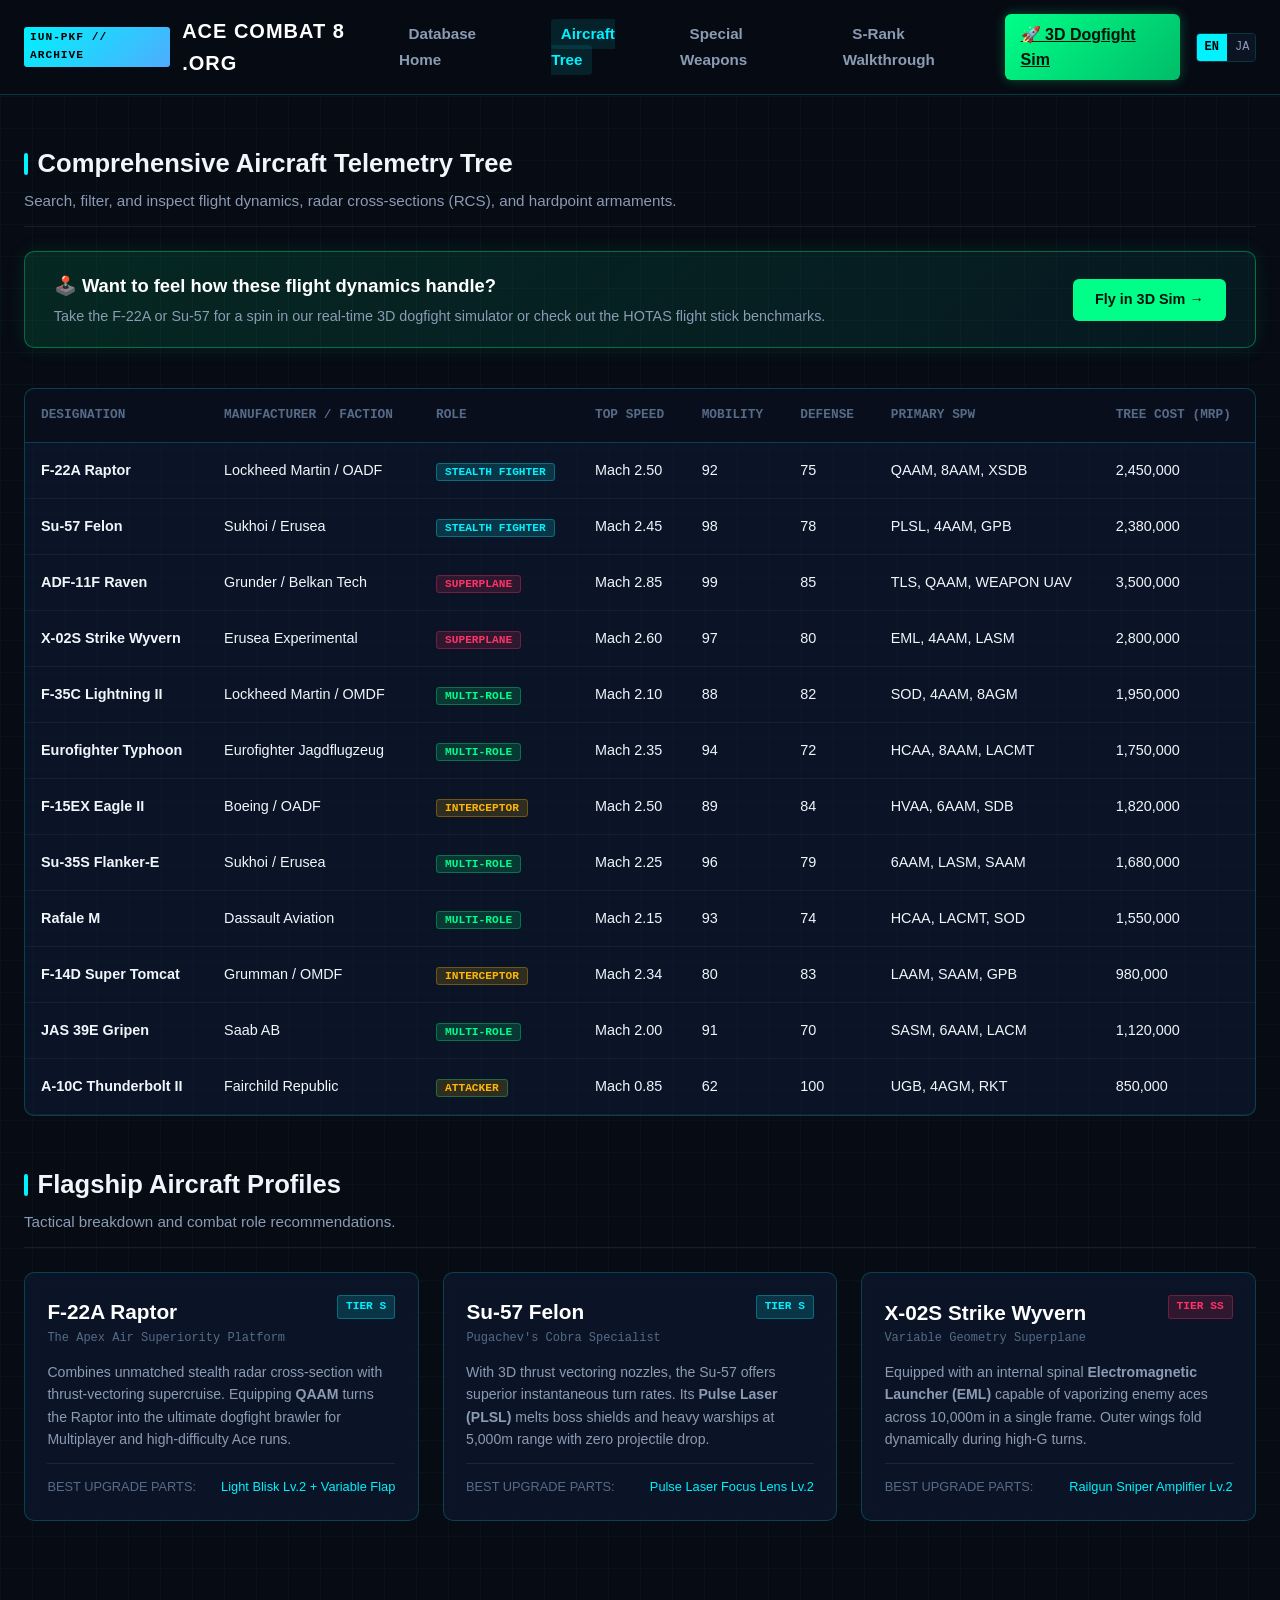
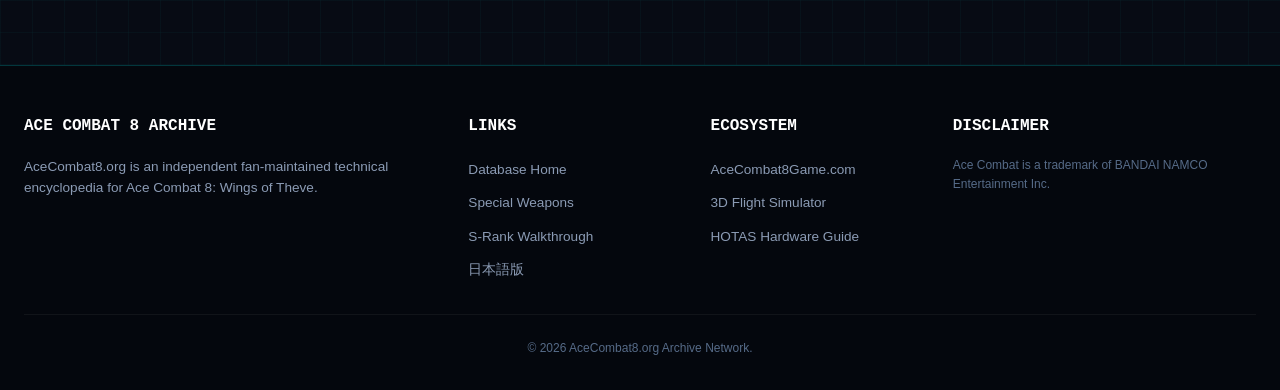
==== aircraft/index.html @ fac25ea0 "feat: initial release of acecombat8.org aircraft database and S-rank wiki" ====
<!DOCTYPE html>
<html lang="en">
<head>
  <meta charset="UTF-8">
  <meta name="viewport" content="width=device-width, initial-scale=1.0">
  <title>Ace Combat 8 Aircraft List & Tech Tree Database | All 42+ Fighter Specs</title>
  <meta name="description" content="Complete Ace Combat 8 aircraft roster, full technical specifications, flight envelopes, special weapon loadouts, and MRP unlock costs for all fighters.">
  <link rel="canonical" href="https://acecombat8.org/aircraft/">
  <link rel="alternate" hreflang="en" href="https://acecombat8.org/aircraft/">
  <link rel="alternate" hreflang="ja" href="https://acecombat8.org/ja/aircraft/">
  <link rel="stylesheet" href="/style.css">
</head>
<body>

  <header class="site-header">
    <div class="nav-container">
      <a href="/" class="brand-logo">
        <span class="logo-badge">IUN-PKF // ARCHIVE</span>
        ACE COMBAT 8 .ORG
      </a>
      <ul class="nav-links">
        <li><a href="/">Database Home</a></li>
        <li><a href="/aircraft/" class="active">Aircraft Tree</a></li>
        <li><a href="/weapons/">Special Weapons</a></li>
        <li><a href="/missions/">S-Rank Walkthrough</a></li>
      </ul>
      <div class="nav-actions">
        <a href="https://acecombat8game.com/play-online/" target="_blank" rel="noopener" class="btn-game-sim">
          🚀 3D Dogfight Sim
        </a>
        <div class="lang-switch">
          <a href="/aircraft/" class="active">EN</a>
          <a href="/ja/aircraft/">JA</a>
        </div>
      </div>
    </div>
  </header>

  <main class="container">
    <div class="section-header" style="margin-top: 1rem;">
      <div>
        <h1 class="section-title">Comprehensive Aircraft Telemetry Tree</h1>
        <p class="section-desc">Search, filter, and inspect flight dynamics, radar cross-sections (RCS), and hardpoint armaments.</p>
      </div>
    </div>

    <!-- Cross Promo -->
    <div class="synergy-card">
      <div class="synergy-text">
        <h3>🕹️ Want to feel how these flight dynamics handle?</h3>
        <p>Take the F-22A or Su-57 for a spin in our real-time 3D dogfight simulator or check out the HOTAS flight stick benchmarks.</p>
      </div>
      <a href="https://acecombat8game.com/play-online/" target="_blank" rel="noopener" class="synergy-btn">Fly in 3D Sim &rarr;</a>
    </div>

    <div class="data-table-container">
      <table class="wiki-table">
        <thead>
          <tr>
            <th>Designation</th>
            <th>Manufacturer / Faction</th>
            <th>Role</th>
            <th>Top Speed</th>
            <th>Mobility</th>
            <th>Defense</th>
            <th>Primary SPW</th>
            <th>Tree Cost (MRP)</th>
          </tr>
        </thead>
        <tbody>
          <tr id="f22a">
            <td><strong>F-22A Raptor</strong></td>
            <td>Lockheed Martin / OADF</td>
            <td><span class="role-badge role-stealth">Stealth Fighter</span></td>
            <td>Mach 2.50</td>
            <td>92</td>
            <td>75</td>
            <td>QAAM, 8AAM, XSDB</td>
            <td>2,450,000</td>
          </tr>
          <tr id="su57">
            <td><strong>Su-57 Felon</strong></td>
            <td>Sukhoi / Erusea</td>
            <td><span class="role-badge role-stealth">Stealth Fighter</span></td>
            <td>Mach 2.45</td>
            <td>98</td>
            <td>78</td>
            <td>PLSL, 4AAM, GPB</td>
            <td>2,380,000</td>
          </tr>
          <tr id="adf11f">
            <td><strong>ADF-11F Raven</strong></td>
            <td>Grunder / Belkan Tech</td>
            <td><span class="role-badge role-prototype">Superplane</span></td>
            <td>Mach 2.85</td>
            <td>99</td>
            <td>85</td>
            <td>TLS, QAAM, WEAPON UAV</td>
            <td>3,500,000</td>
          </tr>
          <tr id="x02s">
            <td><strong>X-02S Strike Wyvern</strong></td>
            <td>Erusea Experimental</td>
            <td><span class="role-badge role-prototype">Superplane</span></td>
            <td>Mach 2.60</td>
            <td>97</td>
            <td>80</td>
            <td>EML, 4AAM, LASM</td>
            <td>2,800,000</td>
          </tr>
          <tr id="f35c">
            <td><strong>F-35C Lightning II</strong></td>
            <td>Lockheed Martin / OMDF</td>
            <td><span class="role-badge role-multirole">Multi-Role</span></td>
            <td>Mach 2.10</td>
            <td>88</td>
            <td>82</td>
            <td>SOD, 4AAM, 8AGM</td>
            <td>1,950,000</td>
          </tr>
          <tr id="typhoon">
            <td><strong>Eurofighter Typhoon</strong></td>
            <td>Eurofighter Jagdflugzeug</td>
            <td><span class="role-badge role-multirole">Multi-Role</span></td>
            <td>Mach 2.35</td>
            <td>94</td>
            <td>72</td>
            <td>HCAA, 8AAM, LACMT</td>
            <td>1,750,000</td>
          </tr>
          <tr id="f15ex">
            <td><strong>F-15EX Eagle II</strong></td>
            <td>Boeing / OADF</td>
            <td><span class="role-badge role-interceptor">Interceptor</span></td>
            <td>Mach 2.50</td>
            <td>89</td>
            <td>84</td>
            <td>HVAA, 6AAM, SDB</td>
            <td>1,820,000</td>
          </tr>
          <tr id="su35s">
            <td><strong>Su-35S Flanker-E</strong></td>
            <td>Sukhoi / Erusea</td>
            <td><span class="role-badge role-multirole">Multi-Role</span></td>
            <td>Mach 2.25</td>
            <td>96</td>
            <td>79</td>
            <td>6AAM, LASM, SAAM</td>
            <td>1,680,000</td>
          </tr>
          <tr id="rafale_m">
            <td><strong>Rafale M</strong></td>
            <td>Dassault Aviation</td>
            <td><span class="role-badge role-multirole">Multi-Role</span></td>
            <td>Mach 2.15</td>
            <td>93</td>
            <td>74</td>
            <td>HCAA, LACMT, SOD</td>
            <td>1,550,000</td>
          </tr>
          <tr id="f14d">
            <td><strong>F-14D Super Tomcat</strong></td>
            <td>Grumman / OMDF</td>
            <td><span class="role-badge role-interceptor">Interceptor</span></td>
            <td>Mach 2.34</td>
            <td>80</td>
            <td>83</td>
            <td>LAAM, SAAM, GPB</td>
            <td>980,000</td>
          </tr>
          <tr id="gripen_e">
            <td><strong>JAS 39E Gripen</strong></td>
            <td>Saab AB</td>
            <td><span class="role-badge role-multirole">Multi-Role</span></td>
            <td>Mach 2.00</td>
            <td>91</td>
            <td>70</td>
            <td>SASM, 6AAM, LACM</td>
            <td>1,120,000</td>
          </tr>
          <tr id="a10c">
            <td><strong>A-10C Thunderbolt II</strong></td>
            <td>Fairchild Republic</td>
            <td><span class="role-badge role-multirole" style="background: rgba(255,183,3,0.15); color: #ffb703;">Attacker</span></td>
            <td>Mach 0.85</td>
            <td>62</td>
            <td>100</td>
            <td>UGB, 4AGM, RKT</td>
            <td>850,000</td>
          </tr>
        </tbody>
      </table>
    </div>

    <!-- Detailed Aircraft Highlight Cards -->
    <div class="section-header">
      <div>
        <h2 class="section-title">Flagship Aircraft Profiles</h2>
        <p class="section-desc">Tactical breakdown and combat role recommendations.</p>
      </div>
    </div>

    <div class="aircraft-grid">
      <div class="aircraft-card">
        <div class="card-top">
          <div>
            <div class="aircraft-name">F-22A Raptor</div>
            <div class="aircraft-faction">The Apex Air Superiority Platform</div>
          </div>
          <span class="role-badge role-stealth">Tier S</span>
        </div>
        <p style="font-size: 0.88rem; color: var(--text-secondary); margin: 0.8rem 0;">
          Combines unmatched stealth radar cross-section with thrust-vectoring supercruise. Equipping <strong>QAAM</strong> turns the Raptor into the ultimate dogfight brawler for Multiplayer and high-difficulty Ace runs.
        </p>
        <div class="weapons-row">
          <span style="color: var(--text-muted); font-size: 0.8rem;">BEST UPGRADE PARTS:</span>
          <span style="font-size: 0.8rem; color: var(--accent-cyan);">Light Blisk Lv.2 + Variable Flap</span>
        </div>
      </div>

      <div class="aircraft-card">
        <div class="card-top">
          <div>
            <div class="aircraft-name">Su-57 Felon</div>
            <div class="aircraft-faction">Pugachev's Cobra Specialist</div>
          </div>
          <span class="role-badge role-stealth">Tier S</span>
        </div>
        <p style="font-size: 0.88rem; color: var(--text-secondary); margin: 0.8rem 0;">
          With 3D thrust vectoring nozzles, the Su-57 offers superior instantaneous turn rates. Its <strong>Pulse Laser (PLSL)</strong> melts boss shields and heavy warships at 5,000m range with zero projectile drop.
        </p>
        <div class="weapons-row">
          <span style="color: var(--text-muted); font-size: 0.8rem;">BEST UPGRADE PARTS:</span>
          <span style="font-size: 0.8rem; color: var(--accent-cyan);">Pulse Laser Focus Lens Lv.2</span>
        </div>
      </div>

      <div class="aircraft-card">
        <div class="card-top">
          <div>
            <div class="aircraft-name">X-02S Strike Wyvern</div>
            <div class="aircraft-faction">Variable Geometry Superplane</div>
          </div>
          <span class="role-badge role-prototype">Tier SS</span>
        </div>
        <p style="font-size: 0.88rem; color: var(--text-secondary); margin: 0.8rem 0;">
          Equipped with an internal spinal <strong>Electromagnetic Launcher (EML)</strong> capable of vaporizing enemy aces across 10,000m in a single frame. Outer wings fold dynamically during high-G turns.
        </p>
        <div class="weapons-row">
          <span style="color: var(--text-muted); font-size: 0.8rem;">BEST UPGRADE PARTS:</span>
          <span style="font-size: 0.8rem; color: var(--accent-cyan);">Railgun Sniper Amplifier Lv.2</span>
        </div>
      </div>
    </div>
  </main>

  <footer class="site-footer">
    <div class="footer-content">
      <div class="footer-col">
        <h4>ACE COMBAT 8 ARCHIVE</h4>
        <p style="color: var(--text-secondary); font-size: 0.85rem; margin-top: 0.5rem;">
          AceCombat8.org is an independent fan-maintained technical encyclopedia for Ace Combat 8: Wings of Theve.
        </p>
      </div>
      <div class="footer-col">
        <h4>LINKS</h4>
        <ul>
          <li><a href="/">Database Home</a></li>
          <li><a href="/weapons/">Special Weapons</a></li>
          <li><a href="/missions/">S-Rank Walkthrough</a></li>
          <li><a href="/ja/aircraft/">日本語版</a></li>
        </ul>
      </div>
      <div class="footer-col">
        <h4>ECOSYSTEM</h4>
        <ul>
          <li><a href="https://acecombat8game.com/" target="_blank" rel="noopener">AceCombat8Game.com</a></li>
          <li><a href="https://acecombat8game.com/play-online/" target="_blank" rel="noopener">3D Flight Simulator</a></li>
          <li><a href="https://acecombat8game.com/hardware/" target="_blank" rel="noopener">HOTAS Hardware Guide</a></li>
        </ul>
      </div>
      <div class="footer-col">
        <h4>DISCLAIMER</h4>
        <p style="color: var(--text-muted); font-size: 0.75rem;">
          Ace Combat is a trademark of BANDAI NAMCO Entertainment Inc.
        </p>
      </div>
    </div>
    <div class="footer-disclaimer">
      &copy; 2026 AceCombat8.org Archive Network.
    </div>
  </footer>
</body>
</html>
---- style.css ----
:root {
  --bg-primary: #070b14;
  --bg-secondary: #0c1424;
  --bg-card: rgba(14, 25, 45, 0.75);
  --bg-card-hover: rgba(20, 38, 70, 0.85);
  --accent-cyan: #00f2fe;
  --accent-green: #00ff88;
  --accent-amber: #ffb703;
  --accent-red: #ff3366;
  --text-primary: #f0f6fc;
  --text-secondary: #8b9bb4;
  --text-muted: #566b88;
  --border-color: rgba(0, 242, 254, 0.2);
  --border-glow: 0 0 15px rgba(0, 242, 254, 0.25);
  --font-main: 'Segoe UI', -apple-system, BlinkMacSystemFont, Roboto, sans-serif;
  --font-mono: 'SFMono-Regular', Consolas, 'Liberation Mono', Menlo, monospace;
}

* {
  margin: 0;
  padding: 0;
  box-sizing: border-box;
}

body {
  background-color: var(--bg-primary);
  color: var(--text-primary);
  font-family: var(--font-main);
  line-height: 1.6;
  min-height: 100vh;
  background-image: 
    linear-gradient(rgba(0, 242, 254, 0.03) 1px, transparent 1px),
    linear-gradient(90deg, rgba(0, 242, 254, 0.03) 1px, transparent 1px);
  background-size: 32px 32px;
}

/* Header & Nav */
.site-header {
  position: sticky;
  top: 0;
  z-index: 1000;
  background: rgba(7, 11, 20, 0.92);
  backdrop-filter: blur(12px);
  border-bottom: 1px solid var(--border-color);
}

.nav-container {
  max-width: 1280px;
  margin: 0 auto;
  display: flex;
  justify-content: space-between;
  align-items: center;
  padding: 0.9rem 1.5rem;
}

.brand-logo {
  display: flex;
  align-items: center;
  gap: 0.75rem;
  text-decoration: none;
  color: #fff;
  font-weight: 800;
  font-size: 1.25rem;
  letter-spacing: 0.05em;
}

.logo-badge {
  background: linear-gradient(135deg, #00f2fe, #4facfe);
  color: #000;
  font-size: 0.7rem;
  font-family: var(--font-mono);
  font-weight: 900;
  padding: 2px 6px;
  border-radius: 3px;
  letter-spacing: 1px;
}

.nav-links {
  display: flex;
  align-items: center;
  gap: 1.5rem;
  list-style: none;
}

.nav-links a {
  color: var(--text-secondary);
  text-decoration: none;
  font-size: 0.95rem;
  font-weight: 600;
  transition: all 0.2s;
  padding: 0.4rem 0.6rem;
  border-radius: 4px;
}

.nav-links a:hover, .nav-links a.active {
  color: var(--accent-cyan);
  background: rgba(0, 242, 254, 0.1);
}

.nav-actions {
  display: flex;
  align-items: center;
  gap: 1rem;
}

.btn-game-sim {
  background: linear-gradient(135deg, #00ff88, #00bd68);
  color: #05140b !important;
  font-weight: 700 !important;
  padding: 0.45rem 1rem !important;
  border-radius: 6px;
  display: inline-flex;
  align-items: center;
  gap: 0.4rem;
  box-shadow: 0 0 12px rgba(0, 255, 136, 0.3);
}

.btn-game-sim:hover {
  filter: brightness(1.1);
  transform: translateY(-1px);
}

.lang-switch {
  display: flex;
  border: 1px solid var(--border-color);
  border-radius: 4px;
  overflow: hidden;
  font-size: 0.75rem;
  font-family: var(--font-mono);
}

.lang-switch a {
  padding: 4px 8px;
  color: var(--text-secondary);
  text-decoration: none;
  background: var(--bg-secondary);
}

.lang-switch a.active {
  background: var(--accent-cyan);
  color: #000;
  font-weight: 700;
}

/* Layout Container */
.container {
  max-width: 1280px;
  margin: 0 auto;
  padding: 2rem 1.5rem;
}

/* Hero Section */
.hero-banner {
  position: relative;
  border-radius: 12px;
  overflow: hidden;
  border: 1px solid var(--border-color);
  margin-bottom: 2.5rem;
  background: radial-gradient(circle at 75% 30%, rgba(0, 242, 254, 0.15) 0%, transparent 60%),
              linear-gradient(180deg, #0d1a30 0%, #070b14 100%);
  padding: 3.5rem 2.5rem;
  display: grid;
  grid-template-columns: 1.2fr 0.8fr;
  gap: 2rem;
  align-items: center;
}

.hero-content h1 {
  font-size: 2.6rem;
  line-height: 1.15;
  font-weight: 800;
  letter-spacing: -0.02em;
  margin-bottom: 1rem;
}

.hero-content h1 span {
  background: linear-gradient(135deg, #00f2fe, #4facfe);
  -webkit-background-clip: text;
  -webkit-text-fill-color: transparent;
}

.hero-content p {
  font-size: 1.1rem;
  color: var(--text-secondary);
  margin-bottom: 1.8rem;
  max-width: 620px;
}

.telemetry-tag {
  display: inline-flex;
  align-items: center;
  gap: 0.5rem;
  background: rgba(0, 242, 254, 0.1);
  border: 1px solid rgba(0, 242, 254, 0.3);
  color: var(--accent-cyan);
  padding: 0.3rem 0.8rem;
  border-radius: 20px;
  font-family: var(--font-mono);
  font-size: 0.8rem;
  margin-bottom: 1.2rem;
}

.hero-stats {
  display: grid;
  grid-template-columns: repeat(3, 1fr);
  gap: 1rem;
  margin-top: 1.5rem;
  border-top: 1px solid rgba(255, 255, 255, 0.08);
  padding-top: 1.5rem;
}

.stat-item .num {
  font-size: 1.7rem;
  font-weight: 800;
  font-family: var(--font-mono);
  color: var(--accent-cyan);
}

.stat-item .label {
  font-size: 0.8rem;
  color: var(--text-muted);
  text-transform: uppercase;
  letter-spacing: 0.05em;
}

.hero-visual {
  position: relative;
  text-align: center;
}

.hero-visual img {
  width: 100%;
  max-width: 480px;
  border-radius: 8px;
  box-shadow: 0 10px 30px rgba(0, 0, 0, 0.6), var(--border-glow);
  border: 1px solid rgba(0, 242, 254, 0.3);
}

/* Cross Promo Synergy Banner */
.synergy-card {
  background: linear-gradient(135deg, rgba(0, 255, 136, 0.12), rgba(0, 242, 254, 0.06));
  border: 1px solid rgba(0, 255, 136, 0.35);
  border-radius: 10px;
  padding: 1.2rem 1.8rem;
  display: flex;
  align-items: center;
  justify-content: space-between;
  gap: 1.5rem;
  margin-bottom: 2.5rem;
  box-shadow: 0 0 20px rgba(0, 255, 136, 0.1);
}

.synergy-text h3 {
  font-size: 1.15rem;
  color: #fff;
  display: flex;
  align-items: center;
  gap: 0.5rem;
  margin-bottom: 0.25rem;
}

.synergy-text p {
  color: var(--text-secondary);
  font-size: 0.9rem;
}

.synergy-btn {
  background: #00ff88;
  color: #05140b;
  font-weight: 700;
  text-decoration: none;
  padding: 0.6rem 1.4rem;
  border-radius: 6px;
  white-space: nowrap;
  font-size: 0.9rem;
  transition: transform 0.2s, box-shadow 0.2s;
}

.synergy-btn:hover {
  transform: scale(1.03);
  box-shadow: 0 0 15px rgba(0, 255, 136, 0.4);
}

/* Section Titles */
.section-header {
  display: flex;
  justify-content: space-between;
  align-items: flex-end;
  margin-bottom: 1.5rem;
  border-bottom: 1px solid rgba(255, 255, 255, 0.08);
  padding-bottom: 0.8rem;
}

.section-title {
  font-size: 1.6rem;
  font-weight: 800;
  display: flex;
  align-items: center;
  gap: 0.6rem;
}

.section-title::before {
  content: '';
  display: inline-block;
  width: 4px;
  height: 22px;
  background: var(--accent-cyan);
  border-radius: 2px;
}

.section-desc {
  color: var(--text-secondary);
  font-size: 0.95rem;
  margin-top: 0.3rem;
}

/* Aircraft Tech Tree & Grid */
.filter-bar {
  display: flex;
  flex-wrap: wrap;
  gap: 0.5rem;
  margin-bottom: 1.8rem;
}

.filter-btn {
  background: var(--bg-card);
  border: 1px solid rgba(255, 255, 255, 0.1);
  color: var(--text-secondary);
  padding: 0.45rem 1rem;
  border-radius: 4px;
  font-size: 0.85rem;
  font-family: var(--font-mono);
  cursor: pointer;
  transition: all 0.2s;
}

.filter-btn:hover, .filter-btn.active {
  background: rgba(0, 242, 254, 0.15);
  border-color: var(--accent-cyan);
  color: var(--accent-cyan);
}

.aircraft-grid {
  display: grid;
  grid-template-columns: repeat(auto-fill, minmax(320px, 1fr));
  gap: 1.5rem;
  margin-bottom: 3rem;
}

.aircraft-card {
  background: var(--bg-card);
  border: 1px solid var(--border-color);
  border-radius: 10px;
  padding: 1.4rem;
  transition: all 0.25s ease;
  position: relative;
  overflow: hidden;
  backdrop-filter: blur(8px);
}

.aircraft-card:hover {
  background: var(--bg-card-hover);
  border-color: var(--accent-cyan);
  box-shadow: 0 8px 24px rgba(0, 242, 254, 0.15);
  transform: translateY(-3px);
}

.card-top {
  display: flex;
  justify-content: space-between;
  align-items: flex-start;
  margin-bottom: 0.75rem;
}

.aircraft-name {
  font-size: 1.3rem;
  font-weight: 800;
  color: #fff;
}

.aircraft-faction {
  font-size: 0.75rem;
  color: var(--text-muted);
  font-family: var(--font-mono);
}

.role-badge {
  font-size: 0.7rem;
  font-family: var(--font-mono);
  font-weight: 700;
  padding: 2px 8px;
  border-radius: 3px;
  text-transform: uppercase;
}

.role-stealth { background: rgba(0, 242, 254, 0.15); color: var(--accent-cyan); border: 1px solid rgba(0, 242, 254, 0.3); }
.role-multirole { background: rgba(0, 255, 136, 0.15); color: var(--accent-green); border: 1px solid rgba(0, 255, 136, 0.3); }
.role-interceptor { background: rgba(255, 183, 3, 0.15); color: var(--accent-amber); border: 1px solid rgba(255, 183, 3, 0.3); }
.role-prototype { background: rgba(255, 51, 102, 0.15); color: var(--accent-red); border: 1px solid rgba(255, 51, 102, 0.3); }

/* Radar / Stat Bars */
.stat-bars {
  margin: 1rem 0;
  display: flex;
  flex-direction: column;
  gap: 0.5rem;
}

.stat-row {
  display: flex;
  align-items: center;
  justify-content: space-between;
  font-size: 0.8rem;
  font-family: var(--font-mono);
}

.stat-label {
  width: 90px;
  color: var(--text-secondary);
}

.stat-meter {
  flex: 1;
  height: 6px;
  background: rgba(255, 255, 255, 0.08);
  border-radius: 3px;
  overflow: hidden;
  margin: 0 0.8rem;
}

.stat-fill {
  height: 100%;
  background: linear-gradient(90deg, #00f2fe, #4facfe);
  border-radius: 3px;
}

.stat-val {
  width: 25px;
  text-align: right;
  color: var(--accent-cyan);
  font-weight: 700;
}

.weapons-row {
  border-top: 1px solid rgba(255, 255, 255, 0.08);
  padding-top: 0.8rem;
  margin-top: 0.8rem;
  display: flex;
  align-items: center;
  justify-content: space-between;
  font-size: 0.85rem;
}

.spw-tags {
  display: flex;
  gap: 0.35rem;
}

.spw-tag {
  background: rgba(255, 255, 255, 0.06);
  padding: 2px 6px;
  border-radius: 3px;
  font-size: 0.75rem;
  font-family: var(--font-mono);
  color: var(--text-primary);
}

.card-action {
  margin-top: 1rem;
  display: flex;
  gap: 0.5rem;
}

.btn-wiki {
  flex: 1;
  text-align: center;
  background: rgba(0, 242, 254, 0.1);
  border: 1px solid rgba(0, 242, 254, 0.3);
  color: var(--accent-cyan);
  padding: 0.5rem;
  border-radius: 5px;
  font-size: 0.85rem;
  font-weight: 600;
  text-decoration: none;
  transition: all 0.2s;
}

.btn-wiki:hover {
  background: var(--accent-cyan);
  color: #000;
}

/* Comparison Widget */
.compare-box {
  background: var(--bg-card);
  border: 1px solid var(--border-color);
  border-radius: 12px;
  padding: 1.8rem;
  margin-bottom: 3rem;
}

.compare-controls {
  display: grid;
  grid-template-columns: 1fr auto 1fr;
  gap: 1.5rem;
  align-items: center;
  margin-bottom: 1.5rem;
}

.compare-select {
  width: 100%;
  background: var(--bg-secondary);
  border: 1px solid var(--border-color);
  color: #fff;
  padding: 0.7rem 1rem;
  border-radius: 6px;
  font-size: 1rem;
}

.compare-vs {
  font-family: var(--font-mono);
  font-weight: 900;
  color: var(--accent-amber);
  font-size: 1.2rem;
}

.compare-table {
  width: 100%;
  border-collapse: collapse;
  font-family: var(--font-mono);
  font-size: 0.9rem;
}

.compare-table th, .compare-table td {
  padding: 0.75rem 1rem;
  text-align: center;
  border-bottom: 1px solid rgba(255, 255, 255, 0.06);
}

.compare-table th {
  color: var(--text-muted);
  font-weight: 600;
  text-transform: uppercase;
  font-size: 0.8rem;
}

.compare-table td:nth-child(2) {
  color: var(--text-secondary);
  font-weight: 600;
  font-family: var(--font-main);
}

.val-win {
  color: var(--accent-green) !important;
  font-weight: 800;
}

/* Mission & Walkthrough Table */
.data-table-container {
  background: var(--bg-card);
  border: 1px solid var(--border-color);
  border-radius: 10px;
  overflow-x: auto;
  margin-bottom: 3rem;
}

.wiki-table {
  width: 100%;
  border-collapse: collapse;
  text-align: left;
}

.wiki-table th {
  background: rgba(0, 0, 0, 0.3);
  padding: 1rem;
  font-size: 0.8rem;
  color: var(--text-muted);
  text-transform: uppercase;
  font-family: var(--font-mono);
  border-bottom: 1px solid var(--border-color);
}

.wiki-table td {
  padding: 1rem;
  font-size: 0.9rem;
  border-bottom: 1px solid rgba(255, 255, 255, 0.05);
}

.wiki-table tr:hover {
  background: rgba(0, 242, 254, 0.04);
}

.s-rank-score {
  color: var(--accent-amber);
  font-weight: 700;
  font-family: var(--font-mono);
}

/* FAQ & Info Accordion */
.faq-grid {
  display: grid;
  grid-template-columns: 1fr 1fr;
  gap: 1.2rem;
  margin-bottom: 3rem;
}

.faq-item {
  background: var(--bg-card);
  border: 1px solid rgba(255, 255, 255, 0.08);
  border-radius: 8px;
  padding: 1.4rem;
}

.faq-item h4 {
  font-size: 1.05rem;
  color: #fff;
  margin-bottom: 0.6rem;
  display: flex;
  align-items: center;
  gap: 0.5rem;
}

.faq-item h4::before {
  content: 'Q:';
  color: var(--accent-cyan);
  font-family: var(--font-mono);
  font-weight: 800;
}

.faq-item p {
  color: var(--text-secondary);
  font-size: 0.9rem;
}

/* Footer */
.site-footer {
  border-top: 1px solid var(--border-color);
  background: #04070d;
  padding: 3rem 1.5rem 2rem;
  margin-top: 4rem;
}

.footer-content {
  max-width: 1280px;
  margin: 0 auto;
  display: grid;
  grid-template-columns: 2fr 1fr 1fr 1.5fr;
  gap: 2.5rem;
  margin-bottom: 2rem;
}

.footer-col h4 {
  color: #fff;
  font-size: 1rem;
  margin-bottom: 1rem;
  font-family: var(--font-mono);
}

.footer-col ul {
  list-style: none;
  display: flex;
  flex-direction: column;
  gap: 0.5rem;
}

.footer-col a {
  color: var(--text-secondary);
  text-decoration: none;
  font-size: 0.85rem;
}

.footer-col a:hover {
  color: var(--accent-cyan);
}

.footer-disclaimer {
  max-width: 1280px;
  margin: 0 auto;
  border-top: 1px solid rgba(255, 255, 255, 0.05);
  padding-top: 1.5rem;
  font-size: 0.75rem;
  color: var(--text-muted);
  text-align: center;
}

/* Mobile Responsiveness */
@media (max-width: 900px) {
  .hero-banner {
    grid-template-columns: 1fr;
    padding: 2rem 1.5rem;
  }
  
  .compare-controls {
    grid-template-columns: 1fr;
    text-align: center;
  }
  
  .faq-grid {
    grid-template-columns: 1fr;
  }
  
  .footer-content {
    grid-template-columns: 1fr 1fr;
  }
}

@media (max-width: 600px) {
  .nav-container {
    flex-wrap: wrap;
    gap: 0.8rem;
  }
  
  .nav-links {
    width: 100%;
    order: 3;
    overflow-x: auto;
    padding-bottom: 0.4rem;
  }
  
  .hero-content h1 {
    font-size: 1.9rem;
  }
  
  .synergy-card {
    flex-direction: column;
    align-items: flex-start;
  }
  
  .footer-content {
    grid-template-columns: 1fr;
  }
}
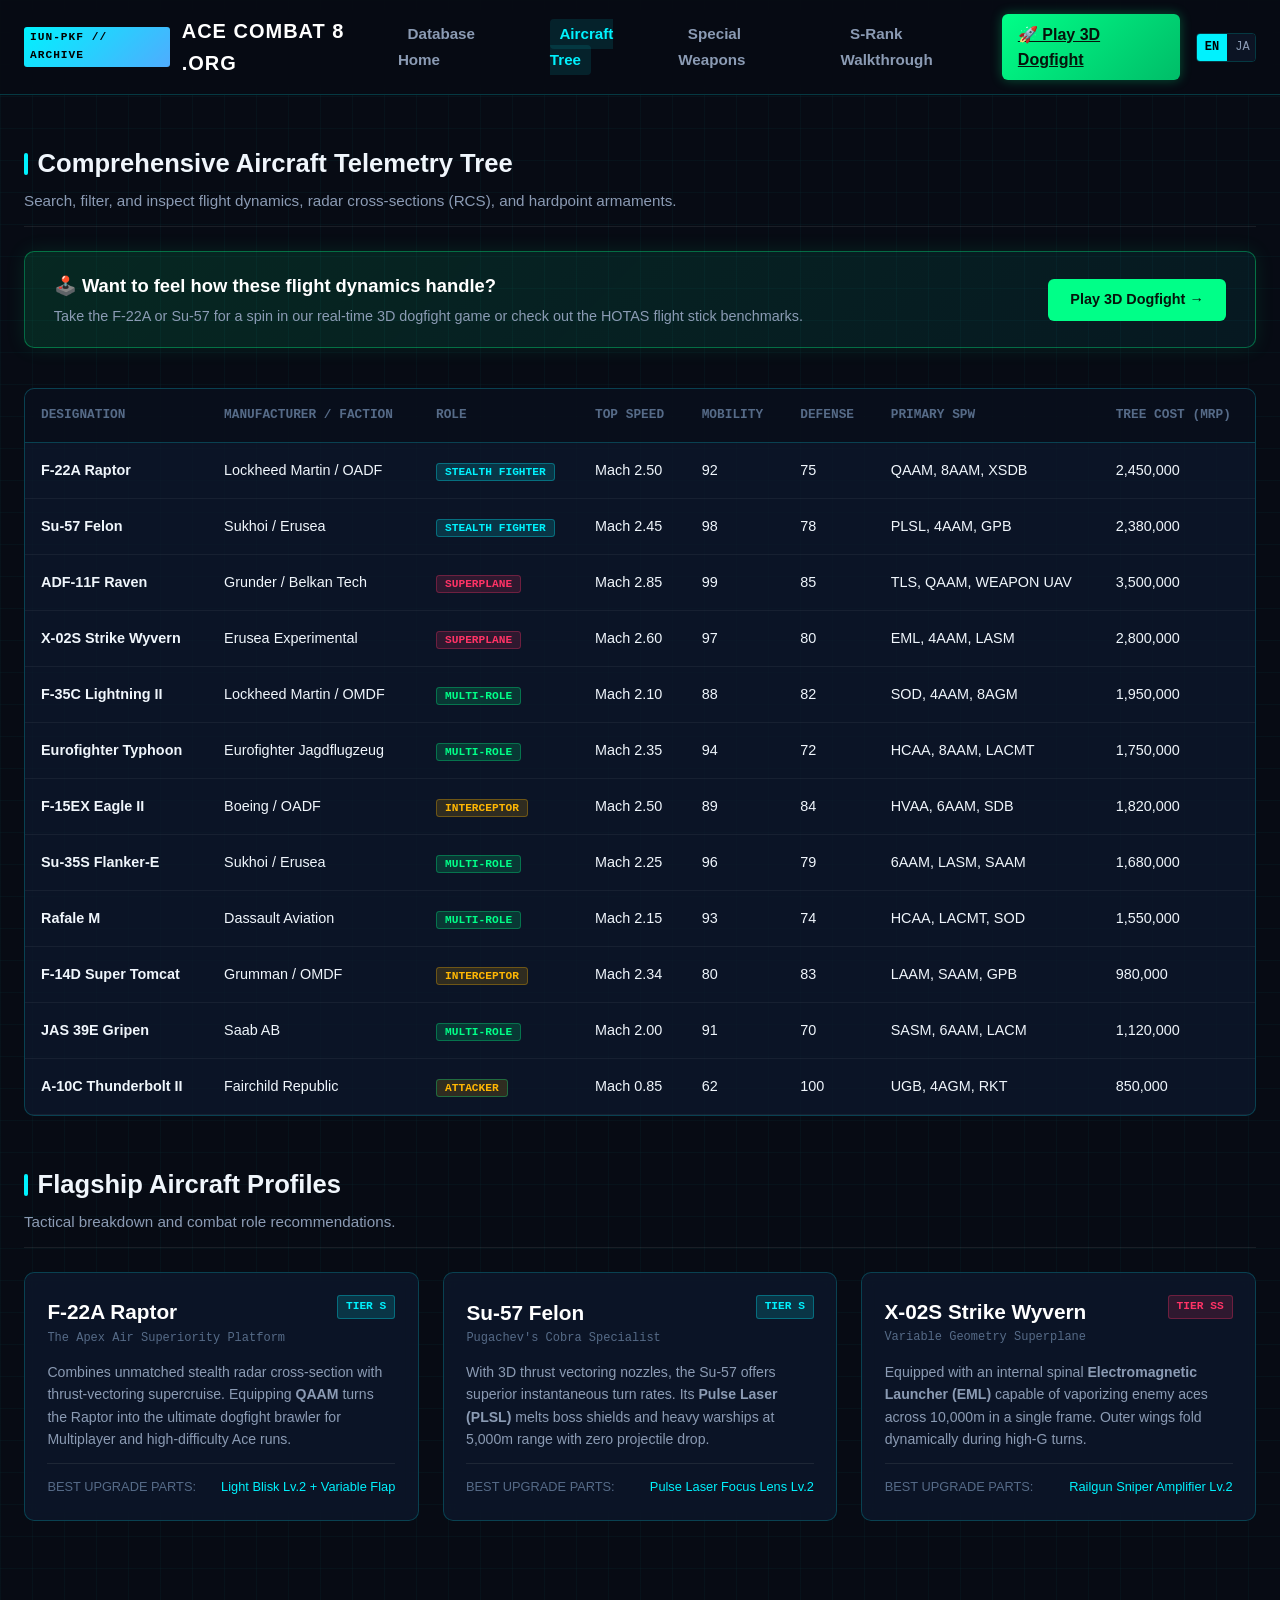
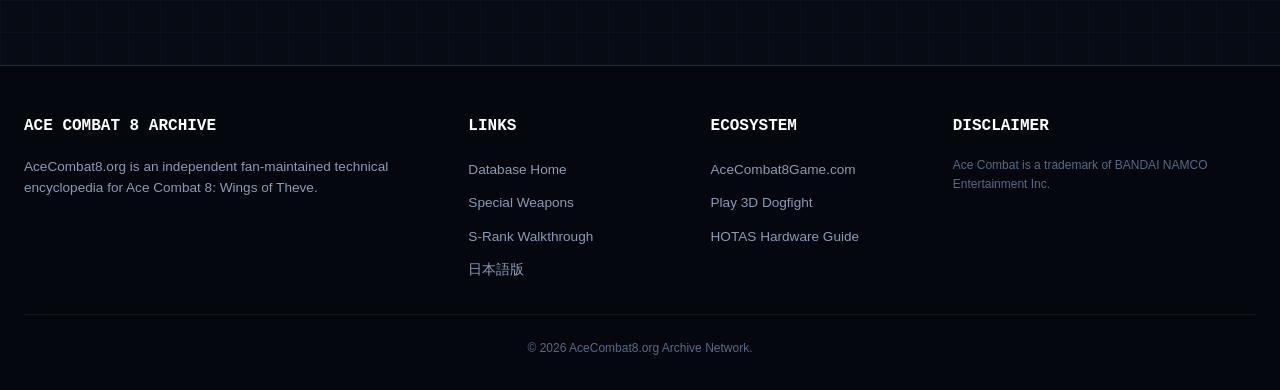
==== commit 47f09d4c: "refactor: update buttons and links to 3D tactical dogfight game" ====
--- a/aircraft/index.html
+++ b/aircraft/index.html
@@ -26,7 +26,7 @@
       </ul>
       <div class="nav-actions">
         <a href="https://acecombat8game.com/play-online/" target="_blank" rel="noopener" class="btn-game-sim">
-          🚀 3D Dogfight Sim
+          🚀 Play 3D Dogfight
         </a>
         <div class="lang-switch">
           <a href="/aircraft/" class="active">EN</a>
@@ -48,9 +48,9 @@
     <div class="synergy-card">
       <div class="synergy-text">
         <h3>🕹️ Want to feel how these flight dynamics handle?</h3>
-        <p>Take the F-22A or Su-57 for a spin in our real-time 3D dogfight simulator or check out the HOTAS flight stick benchmarks.</p>
-      </div>
-      <a href="https://acecombat8game.com/play-online/" target="_blank" rel="noopener" class="synergy-btn">Fly in 3D Sim &rarr;</a>
+        <p>Take the F-22A or Su-57 for a spin in our real-time 3D dogfight game or check out the HOTAS flight stick benchmarks.</p>
+      </div>
+      <a href="https://acecombat8game.com/play-online/" target="_blank" rel="noopener" class="synergy-btn">Play 3D Dogfight &rarr;</a>
     </div>
 
     <div class="data-table-container">
@@ -275,7 +275,7 @@
         <h4>ECOSYSTEM</h4>
         <ul>
           <li><a href="https://acecombat8game.com/" target="_blank" rel="noopener">AceCombat8Game.com</a></li>
-          <li><a href="https://acecombat8game.com/play-online/" target="_blank" rel="noopener">3D Flight Simulator</a></li>
+          <li><a href="https://acecombat8game.com/play-online/" target="_blank" rel="noopener">Play 3D Dogfight</a></li>
           <li><a href="https://acecombat8game.com/hardware/" target="_blank" rel="noopener">HOTAS Hardware Guide</a></li>
         </ul>
       </div>
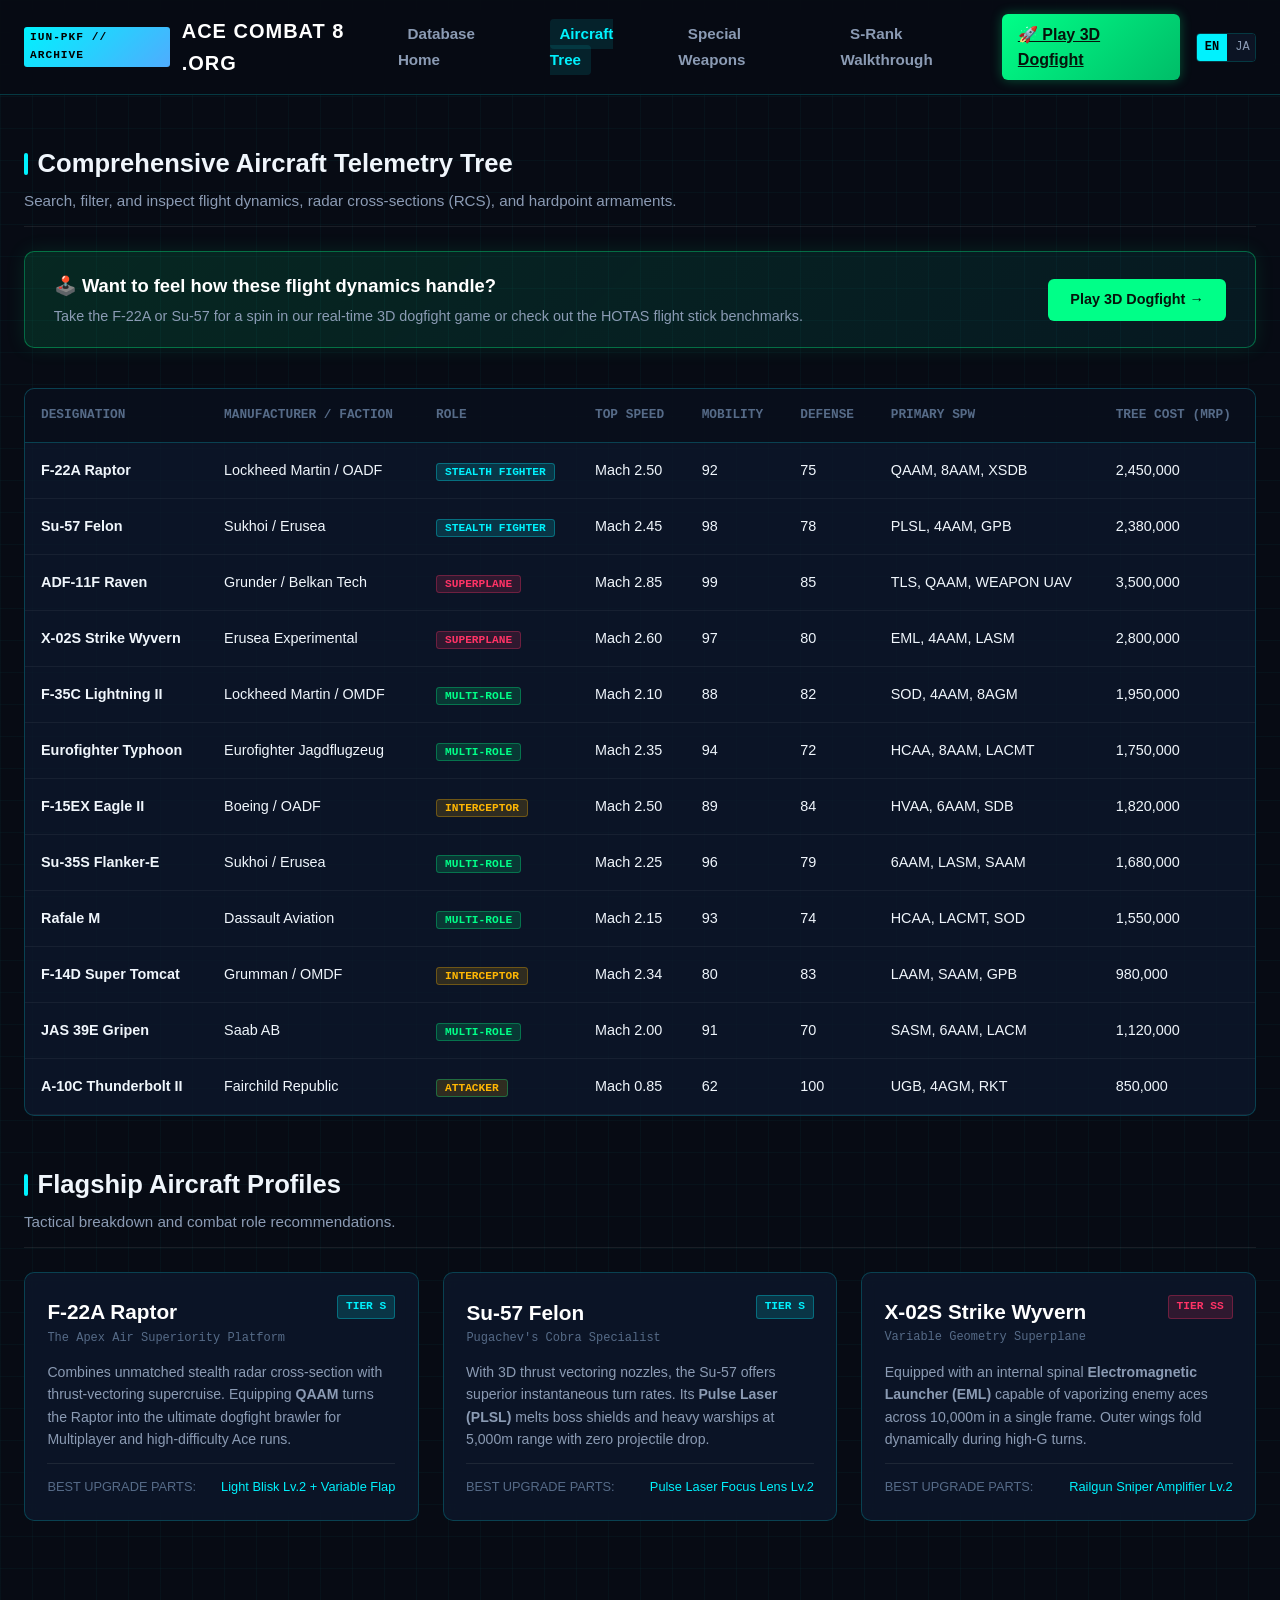
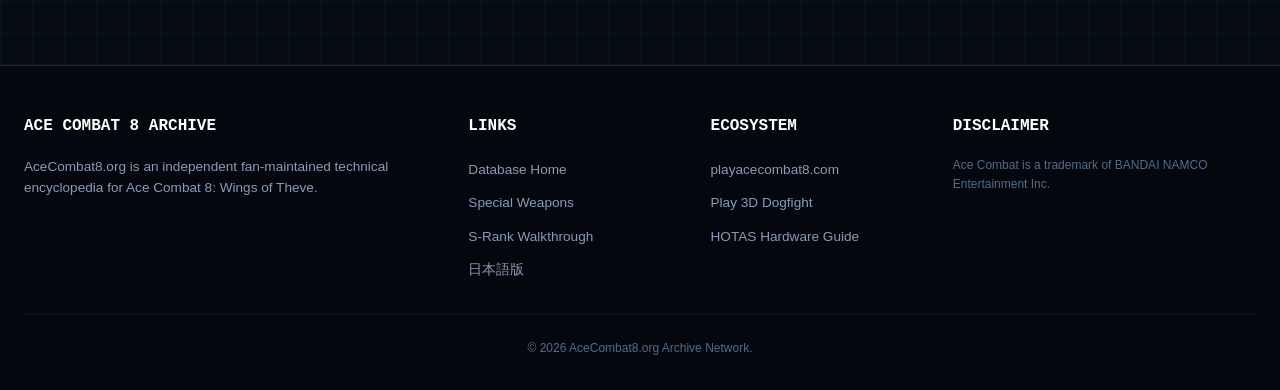
==== commit 2b62ca43: "chore: update cross-links to point to playacecombat8.com" ====
--- a/aircraft/index.html
+++ b/aircraft/index.html
@@ -1,4 +1,4 @@
-<!DOCTYPE html>
+﻿<!DOCTYPE html>
 <html lang="en">
 <head>
   <meta charset="UTF-8">
@@ -25,7 +25,7 @@
         <li><a href="/missions/">S-Rank Walkthrough</a></li>
       </ul>
       <div class="nav-actions">
-        <a href="https://acecombat8game.com/play-online/" target="_blank" rel="noopener" class="btn-game-sim">
+        <a href="https://playacecombat8.com/play-online/" target="_blank" rel="noopener" class="btn-game-sim">
           🚀 Play 3D Dogfight
         </a>
         <div class="lang-switch">
@@ -50,7 +50,7 @@
         <h3>🕹️ Want to feel how these flight dynamics handle?</h3>
         <p>Take the F-22A or Su-57 for a spin in our real-time 3D dogfight game or check out the HOTAS flight stick benchmarks.</p>
       </div>
-      <a href="https://acecombat8game.com/play-online/" target="_blank" rel="noopener" class="synergy-btn">Play 3D Dogfight &rarr;</a>
+      <a href="https://playacecombat8.com/play-online/" target="_blank" rel="noopener" class="synergy-btn">Play 3D Dogfight &rarr;</a>
     </div>
 
     <div class="data-table-container">
@@ -274,9 +274,9 @@
       <div class="footer-col">
         <h4>ECOSYSTEM</h4>
         <ul>
-          <li><a href="https://acecombat8game.com/" target="_blank" rel="noopener">AceCombat8Game.com</a></li>
-          <li><a href="https://acecombat8game.com/play-online/" target="_blank" rel="noopener">Play 3D Dogfight</a></li>
-          <li><a href="https://acecombat8game.com/hardware/" target="_blank" rel="noopener">HOTAS Hardware Guide</a></li>
+          <li><a href="https://playacecombat8.com/" target="_blank" rel="noopener">playacecombat8.com</a></li>
+          <li><a href="https://playacecombat8.com/play-online/" target="_blank" rel="noopener">Play 3D Dogfight</a></li>
+          <li><a href="https://playacecombat8.com/hardware/" target="_blank" rel="noopener">HOTAS Hardware Guide</a></li>
         </ul>
       </div>
       <div class="footer-col">
@@ -292,3 +292,4 @@
   </footer>
 </body>
 </html>
+
--- a/style.css
+++ b/style.css
@@ -1,4 +1,4 @@
-:root {
+﻿:root {
   --bg-primary: #070b14;
   --bg-secondary: #0c1424;
   --bg-card: rgba(14, 25, 45, 0.75);
@@ -730,3 +730,4 @@
     grid-template-columns: 1fr;
   }
 }
+
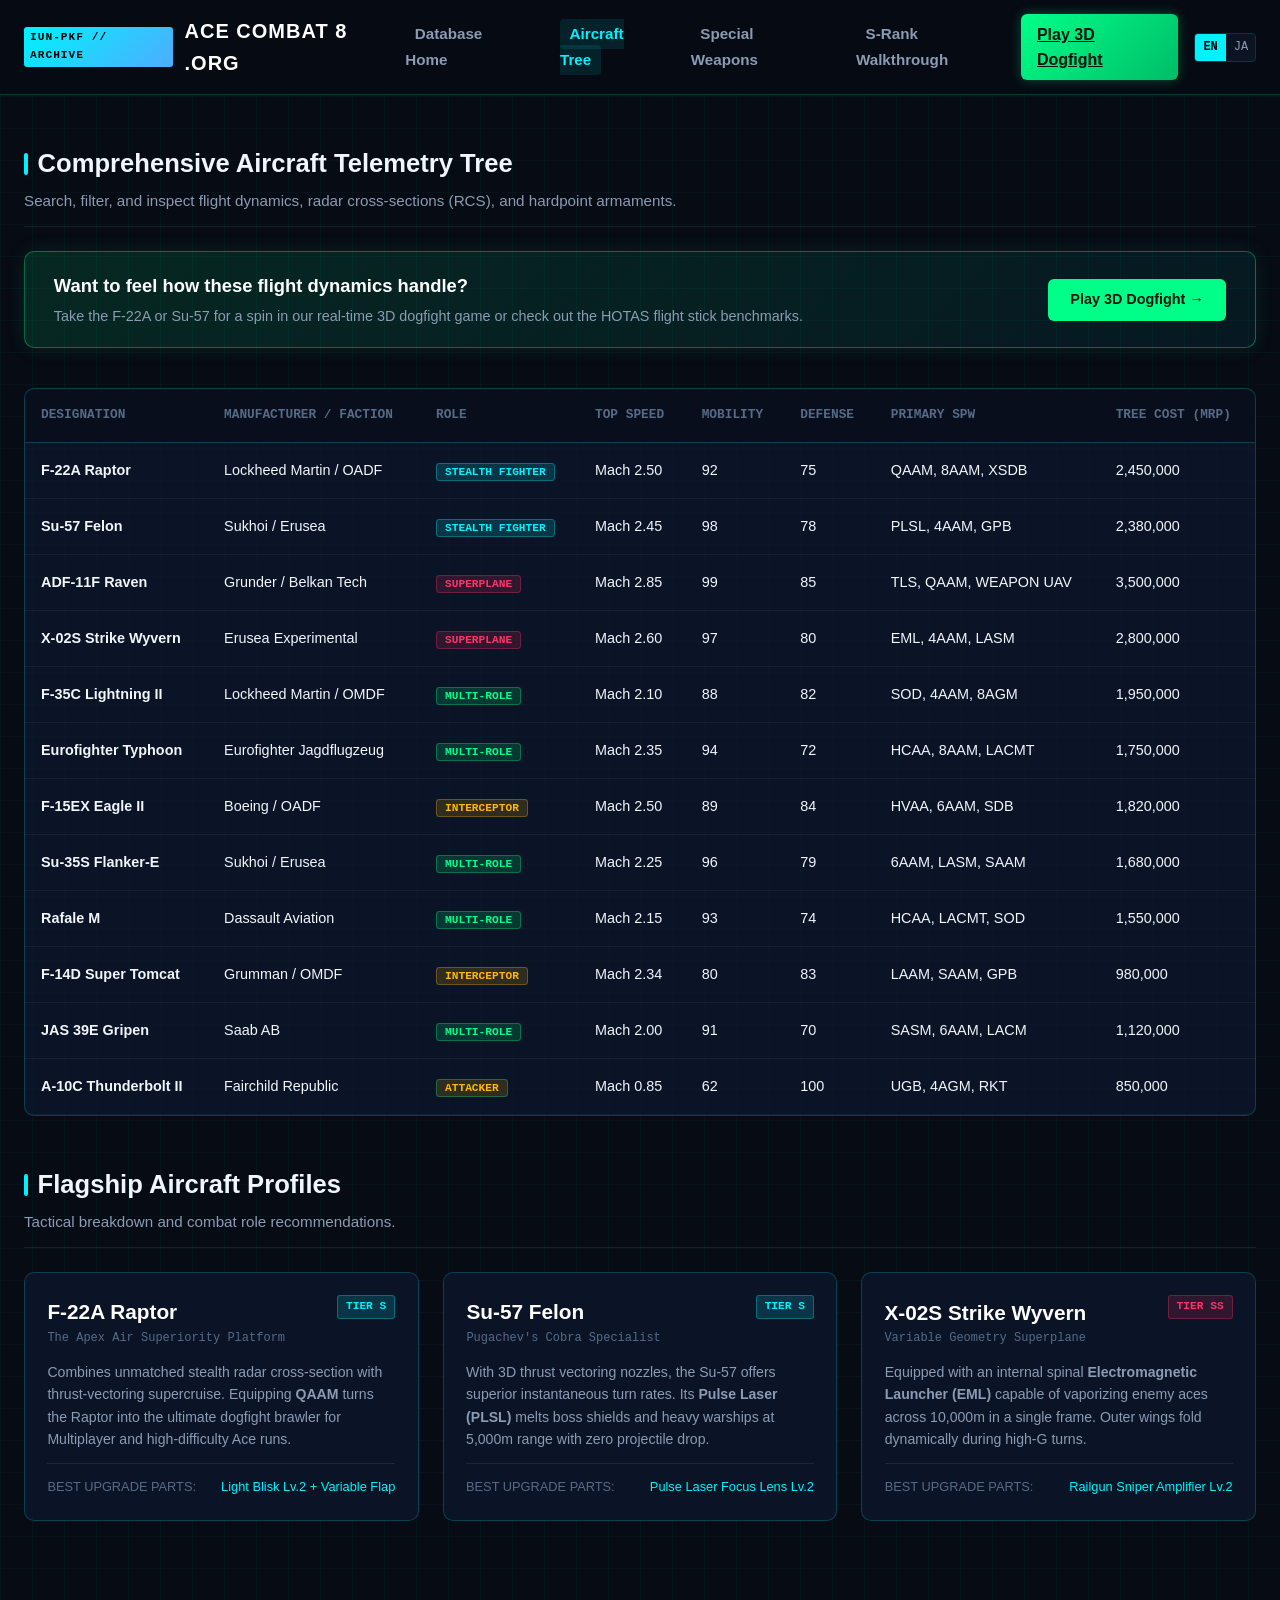
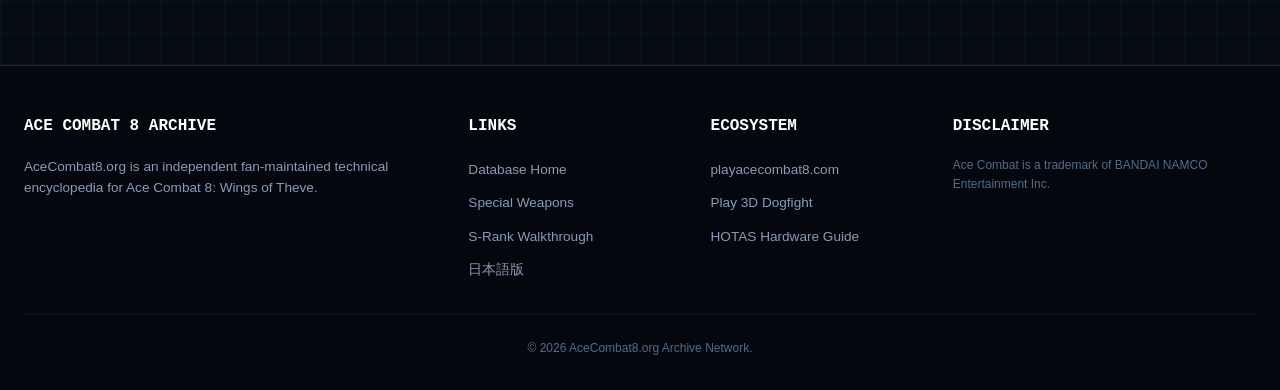
==== commit 1ac90607: "style: remove childish emojis and elevate wiki aviation navigation" ====
--- a/aircraft/index.html
+++ b/aircraft/index.html
@@ -26,7 +26,7 @@
       </ul>
       <div class="nav-actions">
         <a href="https://playacecombat8.com/play-online/" target="_blank" rel="noopener" class="btn-game-sim">
-          🚀 Play 3D Dogfight
+          Play 3D Dogfight
         </a>
         <div class="lang-switch">
           <a href="/aircraft/" class="active">EN</a>
@@ -47,7 +47,7 @@
     <!-- Cross Promo -->
     <div class="synergy-card">
       <div class="synergy-text">
-        <h3>🕹️ Want to feel how these flight dynamics handle?</h3>
+        <h3>Want to feel how these flight dynamics handle?</h3>
         <p>Take the F-22A or Su-57 for a spin in our real-time 3D dogfight game or check out the HOTAS flight stick benchmarks.</p>
       </div>
       <a href="https://playacecombat8.com/play-online/" target="_blank" rel="noopener" class="synergy-btn">Play 3D Dogfight &rarr;</a>
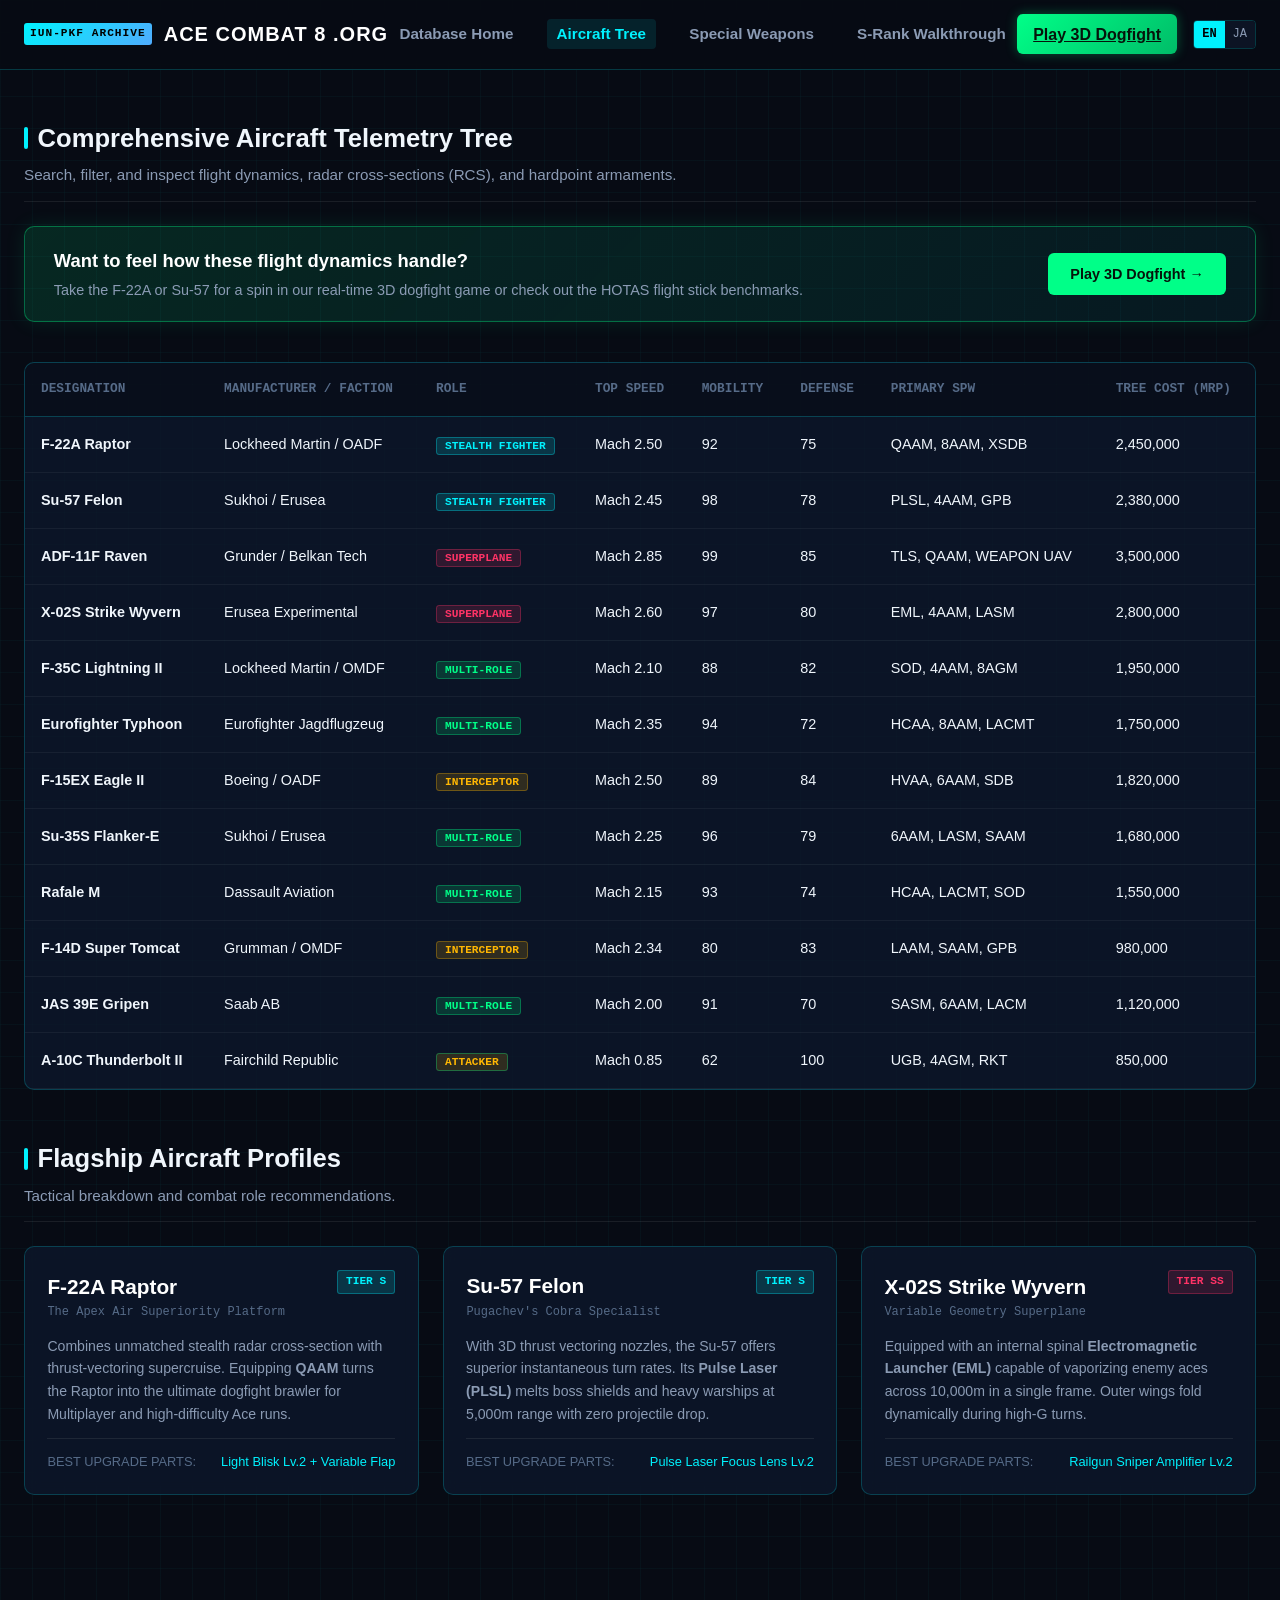
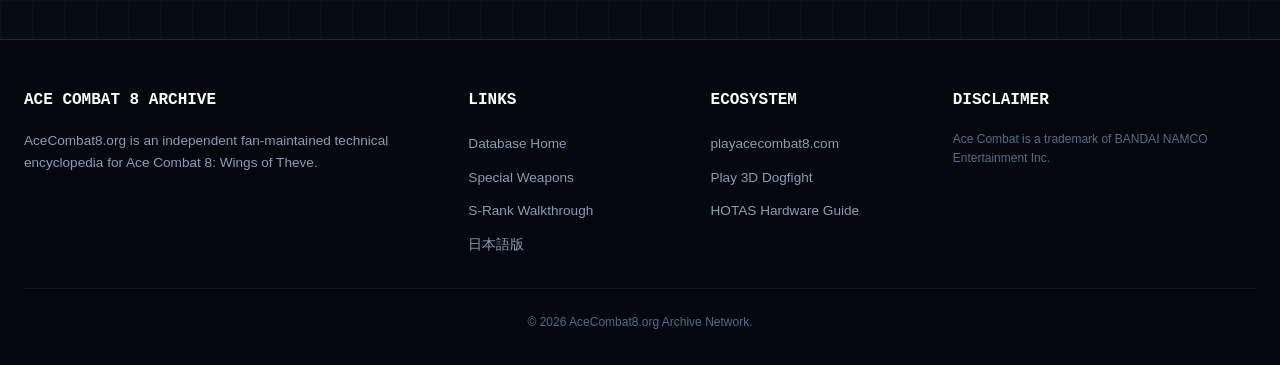
==== commit af61f1d0: "style: eliminate uppercase double-slash tags and leftover emojis across all 10 pages" ====
--- a/aircraft/index.html
+++ b/aircraft/index.html
@@ -15,7 +15,7 @@
   <header class="site-header">
     <div class="nav-container">
       <a href="/" class="brand-logo">
-        <span class="logo-badge">IUN-PKF // ARCHIVE</span>
+        <span class="logo-badge">IUN-PKF ARCHIVE</span>
         ACE COMBAT 8 .ORG
       </a>
       <ul class="nav-links">
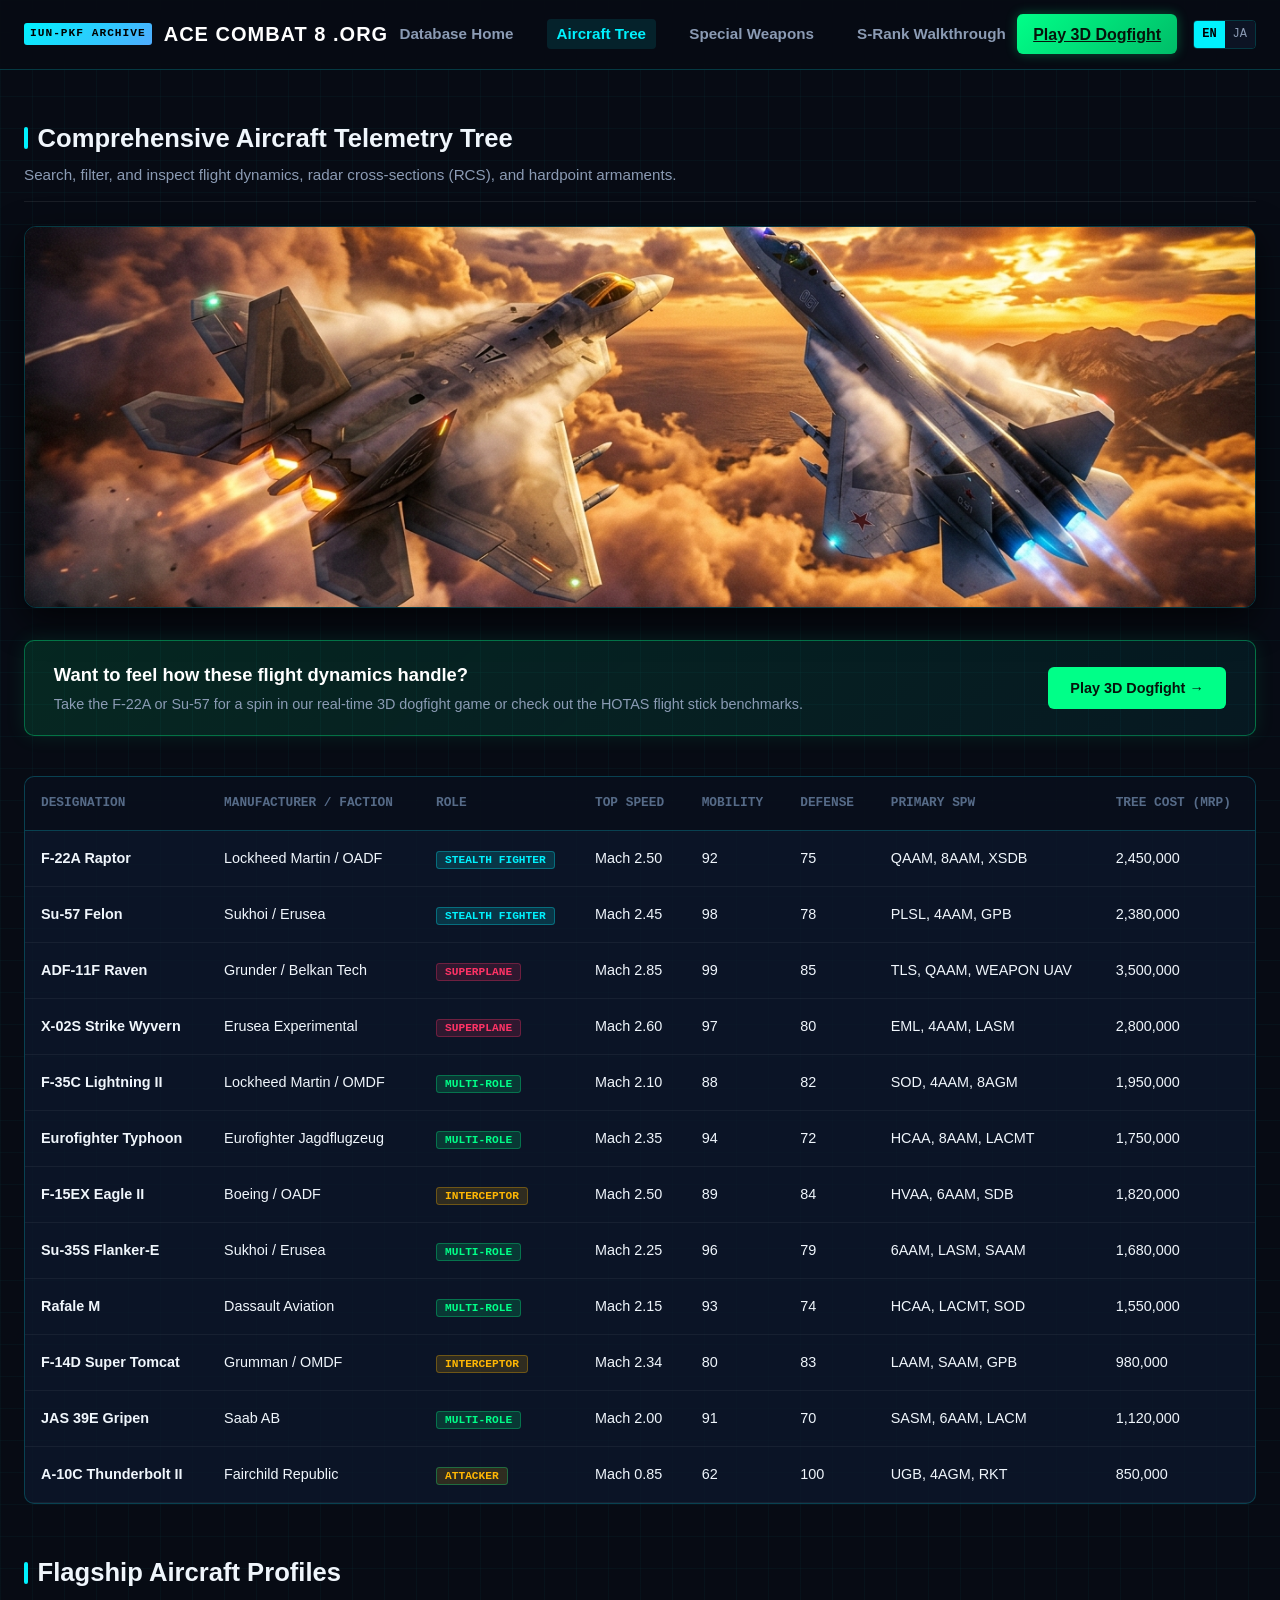
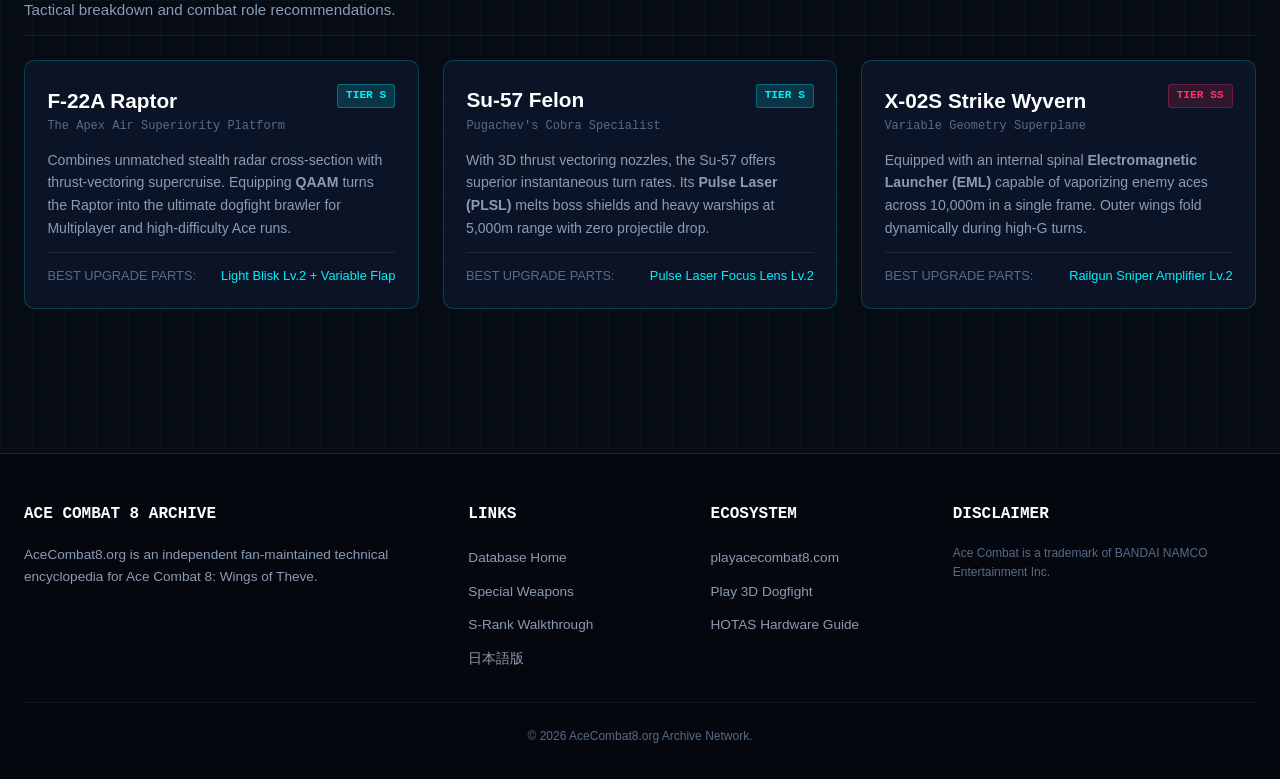
==== commit 10bed10d: "feat(ui): add visual combat and blueprint banners across all aircraft and guide pages" ====
--- a/aircraft/index.html
+++ b/aircraft/index.html
@@ -1,4 +1,4 @@
-﻿<!DOCTYPE html>
+<!DOCTYPE html>
 <html lang="en">
 <head>
   <meta charset="UTF-8">
@@ -44,6 +44,11 @@
       </div>
     </div>
 
+    <!-- Visual Banner -->
+    <div class="page-visual-banner">
+      <img src="/images/dogfight.jpg" alt="Ace Combat 8 Aircraft Telemetry Tree & Tactical Sortie" width="1240" height="600">
+    </div>
+
     <!-- Cross Promo -->
     <div class="synergy-card">
       <div class="synergy-text">
--- a/style.css
+++ b/style.css
@@ -1,4 +1,4 @@
-﻿:root {
+:root {
   --bg-primary: #070b14;
   --bg-secondary: #0c1424;
   --bg-card: rgba(14, 25, 45, 0.75);
@@ -731,3 +731,20 @@
   }
 }
 
+.page-visual-banner {
+  margin-bottom: 2rem;
+  border-radius: 12px;
+  overflow: hidden;
+  border: 1px solid var(--border-color);
+  box-shadow: 0 12px 35px rgba(0, 0, 0, 0.7);
+}
+
+.page-visual-banner img {
+  width: 100%;
+  height: auto;
+  max-height: 380px;
+  object-fit: cover;
+  display: block;
+}
+
+
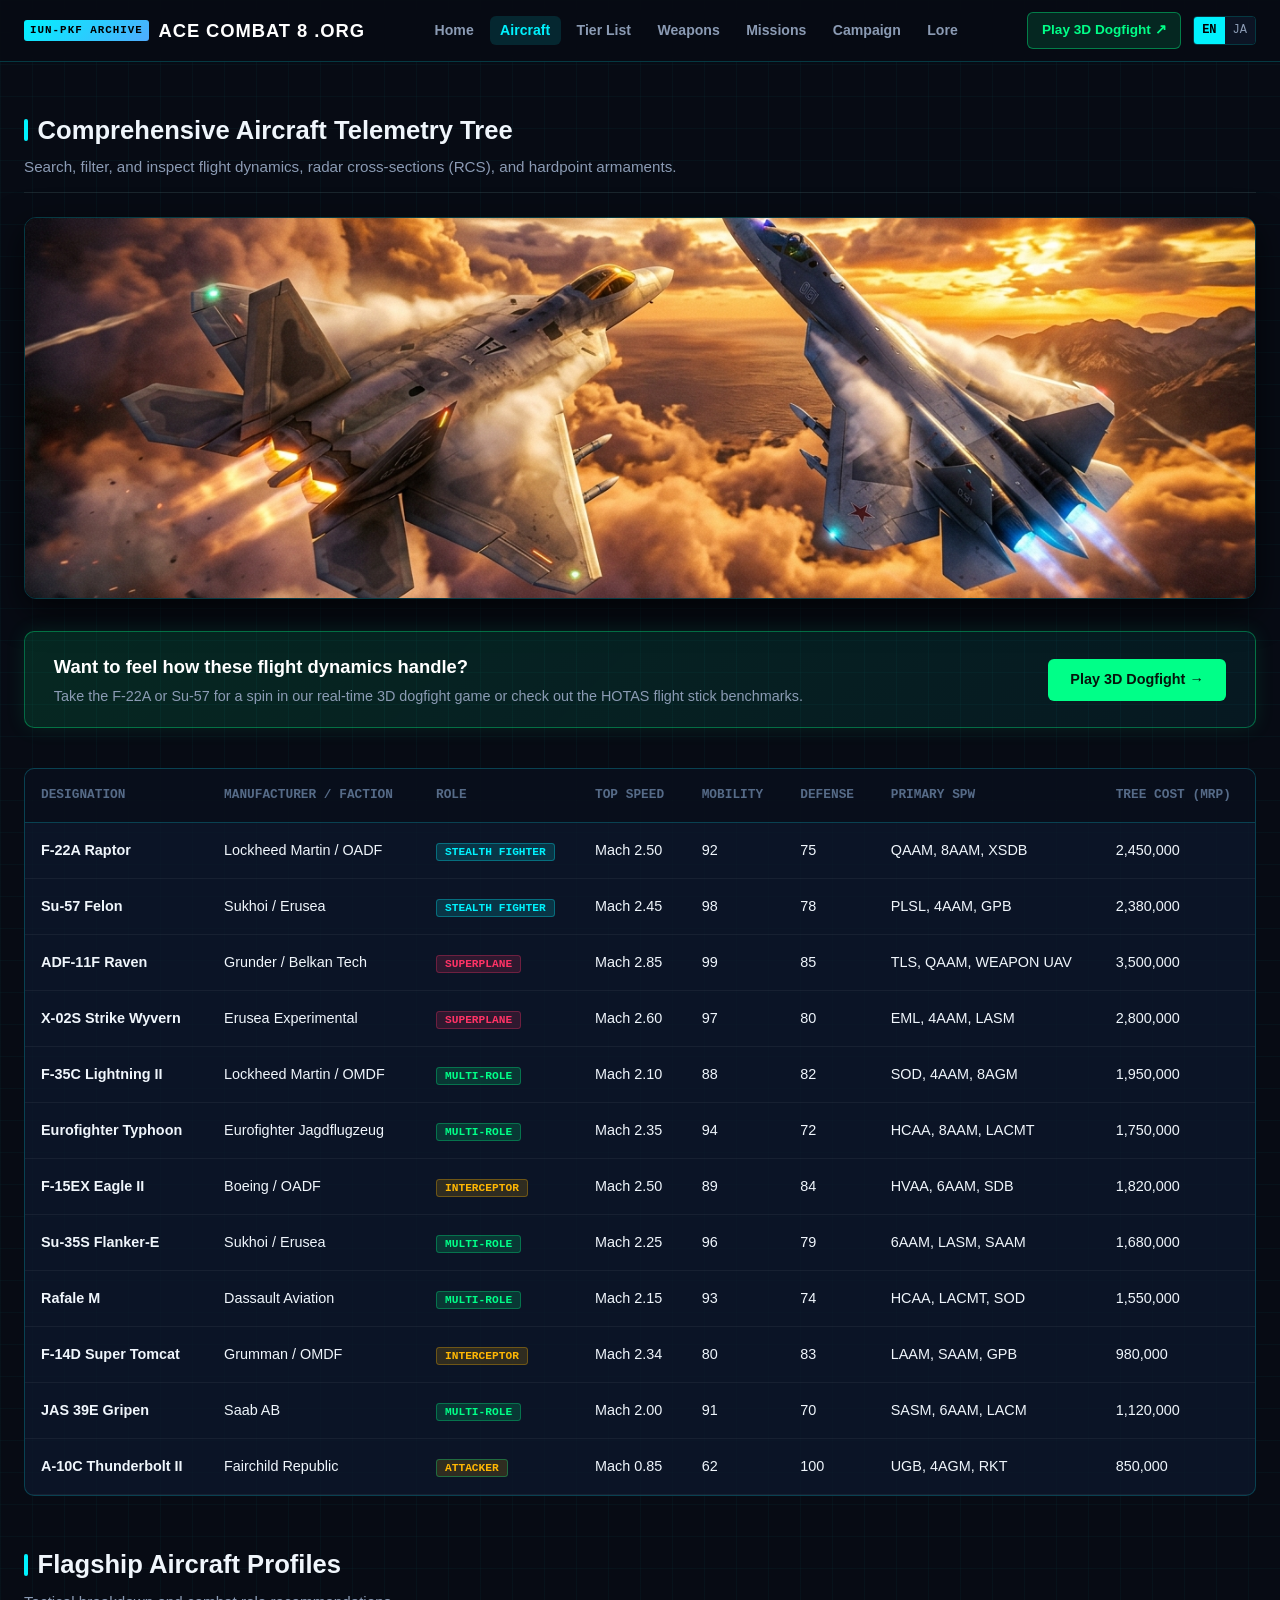
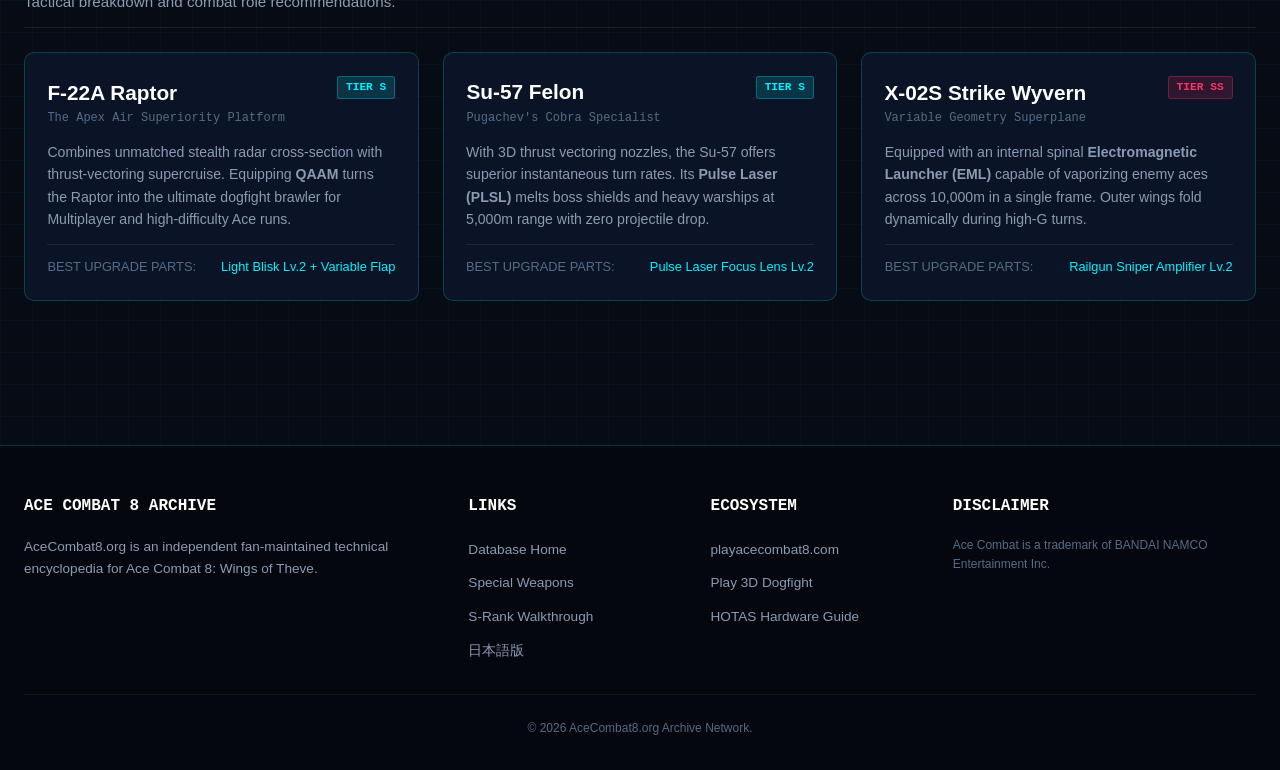
==== commit 96bbcc3d: "fix(nav): streamline header navigation, prevent wrapping and eliminate button clutter" ====
--- a/aircraft/index.html
+++ b/aircraft/index.html
@@ -19,14 +19,17 @@
         ACE COMBAT 8 .ORG
       </a>
       <ul class="nav-links">
-        <li><a href="/">Database Home</a></li>
-        <li><a href="/aircraft/" class="active">Aircraft Tree</a></li>
-        <li><a href="/weapons/">Special Weapons</a></li>
-        <li><a href="/missions/">S-Rank Walkthrough</a></li>
+        <li><a href="/">Home</a></li>
+        <li><a href="/aircraft/" class="active">Aircraft</a></li>
+        <li><a href="/aircraft/tier-list/">Tier List</a></li>
+        <li><a href="/weapons/">Weapons</a></li>
+        <li><a href="/missions/">Missions</a></li>
+        <li><a href="/campaign-overview/">Campaign</a></li>
+        <li><a href="/characters/">Lore</a></li>
       </ul>
       <div class="nav-actions">
         <a href="https://playacecombat8.com/play-online/" target="_blank" rel="noopener" class="btn-game-sim">
-          Play 3D Dogfight
+          Play 3D Dogfight ↗
         </a>
         <div class="lang-switch">
           <a href="/aircraft/" class="active">EN</a>
--- a/style.css
+++ b/style.css
@@ -45,29 +45,32 @@
 }
 
 .nav-container {
-  max-width: 1280px;
+  max-width: 1320px;
   margin: 0 auto;
   display: flex;
   justify-content: space-between;
   align-items: center;
-  padding: 0.9rem 1.5rem;
+  padding: 0.75rem 1.5rem;
+  gap: 1rem;
 }
 
 .brand-logo {
   display: flex;
   align-items: center;
-  gap: 0.75rem;
+  gap: 0.6rem;
   text-decoration: none;
   color: #fff;
   font-weight: 800;
-  font-size: 1.25rem;
+  font-size: 1.15rem;
   letter-spacing: 0.05em;
+  white-space: nowrap;
+  flex-shrink: 0;
 }
 
 .logo-badge {
   background: linear-gradient(135deg, #00f2fe, #4facfe);
   color: #000;
-  font-size: 0.7rem;
+  font-size: 0.68rem;
   font-family: var(--font-mono);
   font-weight: 900;
   padding: 2px 6px;
@@ -78,45 +81,59 @@
 .nav-links {
   display: flex;
   align-items: center;
-  gap: 1.5rem;
+  gap: 0.35rem;
   list-style: none;
+  flex-wrap: nowrap;
 }
 
 .nav-links a {
   color: var(--text-secondary);
   text-decoration: none;
-  font-size: 0.95rem;
+  font-size: 0.88rem;
   font-weight: 600;
-  transition: all 0.2s;
-  padding: 0.4rem 0.6rem;
-  border-radius: 4px;
-}
-
-.nav-links a:hover, .nav-links a.active {
+  transition: all 0.2s ease;
+  padding: 0.4rem 0.65rem;
+  border-radius: 6px;
+  white-space: nowrap;
+}
+
+.nav-links a:hover {
+  color: #fff;
+  background: rgba(255, 255, 255, 0.06);
+}
+
+.nav-links a.active {
   color: var(--accent-cyan);
-  background: rgba(0, 242, 254, 0.1);
+  background: rgba(0, 242, 254, 0.12);
 }
 
 .nav-actions {
   display: flex;
   align-items: center;
-  gap: 1rem;
+  gap: 0.75rem;
+  flex-shrink: 0;
 }
 
 .btn-game-sim {
-  background: linear-gradient(135deg, #00ff88, #00bd68);
-  color: #05140b !important;
+  background: rgba(0, 255, 136, 0.12);
+  border: 1px solid rgba(0, 255, 136, 0.4);
+  color: var(--accent-green) !important;
   font-weight: 700 !important;
-  padding: 0.45rem 1rem !important;
+  font-size: 0.85rem !important;
+  padding: 0.4rem 0.85rem !important;
   border-radius: 6px;
   display: inline-flex;
   align-items: center;
   gap: 0.4rem;
-  box-shadow: 0 0 12px rgba(0, 255, 136, 0.3);
+  text-decoration: none;
+  white-space: nowrap;
+  transition: all 0.2s ease;
 }
 
 .btn-game-sim:hover {
-  filter: brightness(1.1);
+  background: rgba(0, 255, 136, 0.22);
+  border-color: var(--accent-green);
+  box-shadow: 0 0 15px rgba(0, 255, 136, 0.25);
   transform: translateY(-1px);
 }
 
@@ -127,6 +144,7 @@
   overflow: hidden;
   font-size: 0.75rem;
   font-family: var(--font-mono);
+  flex-shrink: 0;
 }
 
 .lang-switch a {
